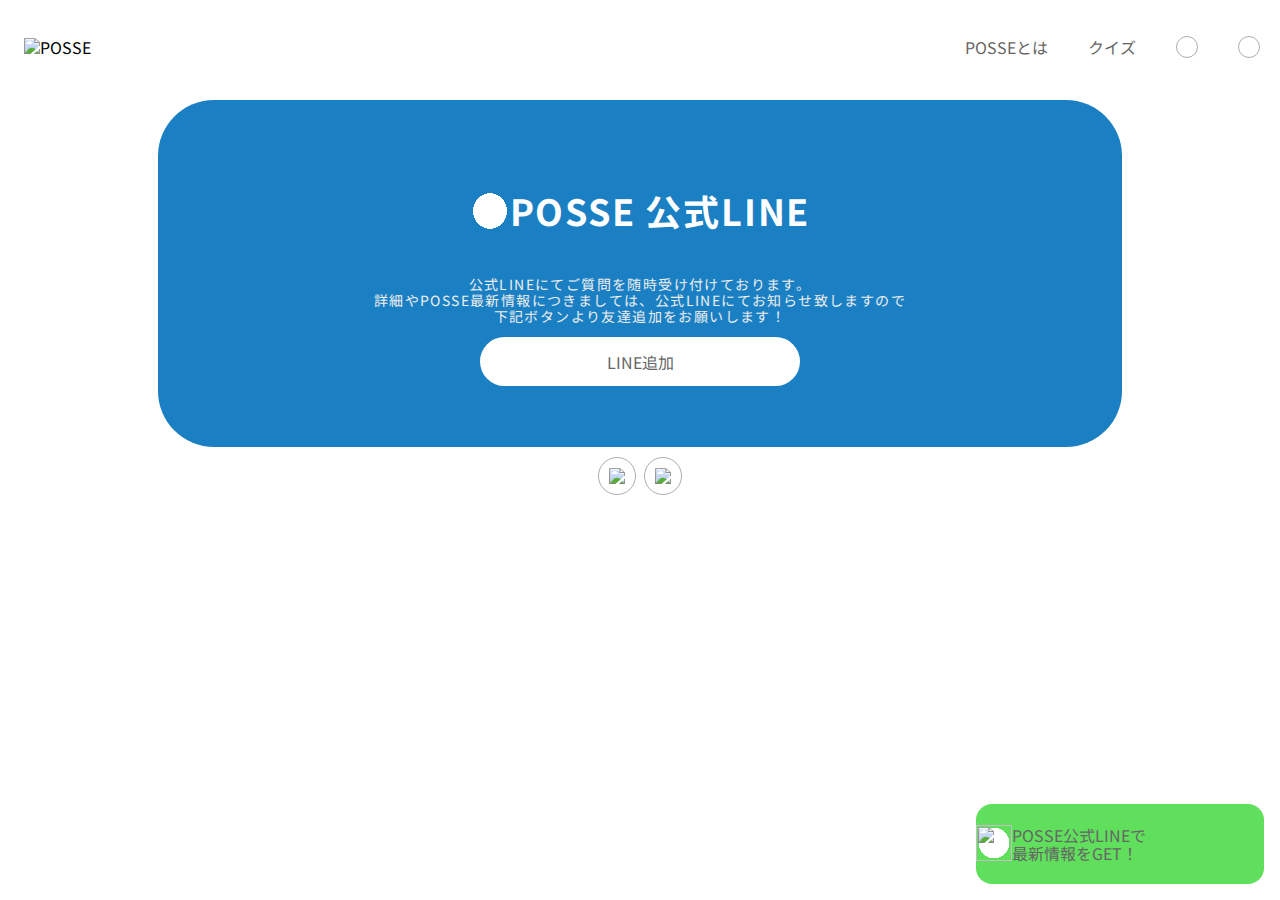
==== index.html @ e174b5bc "making fixed line and footer" ====
<!DOCTYPE html>
<html lang="en">
  <head>
    <meta charset="UTF-8" />
    <meta http-equiv="X-UA-Compatible" content="IE=edge" />
    <meta name="viewport" content="width=device-width, initial-scale=1.0" />
    <title>Webサイト制作 POSSE</title>
    <link rel="preconnect" href="https://fonts.googleapis.com" />
    <link rel="preconnect" href="https://fonts.gstatic.com" crossorigin />
    <link
      href="https://fonts.googleapis.com/css2?family=Noto+Sans+JP&display=swap"
      rel="stylesheet"
    />
    <link rel="stylesheet" href="style.css" />
    <link rel="stylesheet" href="./assets/styles/normalize.css" />
  </head>

  <body>
    <!-- ヘッダー -->
    <header id="js-header" class="l-header p-header">
      <div class="p-header__logo">
        <img src="./assets/img/logo.svg" alt="POSSE" />
      </div>
      <div class="p-header__inner">
        <nav class="p-header__nav">
          <ul class="p-header__nav__list">
            <li class="p-header__nav__item">
              <a
                href="https://posse-ap.github.io/sample-ph1-website/"
                class="p-header__nav__item__link"
                >POSSEとは</a
              >
            </li>
            <li class="p-header__nav__item">
              <a
                href="https://posse-ap.github.io/sample-ph1-website/quiz/"
                class="p-header__nav__item__link"
                >クイズ</a
              >
            </li>
            <li class="p-header__nav__item circle">
              <a href="https://twitter.com/posse_program"
                ><img src="./assets/img/icon/icon-twitter.svg" alt=""
              /></a>
            </li>
            <li class="p-header__nav__item circle">
              <a href="https://www.instagram.com/posse_programming/"
                ><img src="./assets/img/icon/icon-instagram.svg" alt=""
              /></a>
            </li>
          </ul>
        </nav>
      </div>
    </header>

    <main>
      <div class="official-line">
        <!-- 下の公式ライン -->
        <div class="official-line-inner">
          <h2>
            <img src="./assets/img/icon/icon-line.svg" alt="" width="40" />
            POSSE 公式LINE
          </h2>
          <div class="sentence-add-official-line">
            <p>
              公式LINEにてご質問を随時受け付けております。
              <br />
              詳細やPOSSE最新情報につきましては、公式LINEにてお知らせ致しますので
              <br />
              下記ボタンより友達追加をお願いします！
            </p>
          </div>
          <div>
            <!-- 白いボタン↓ -->
            <!-- <div class="button-add-official-line"> -->
            <a
              href="https://line.me/R/ti/p/@651htnqp?from=page"
              target="_blank"
              rel="noopener noreferrer"
              class="button-add-official-line"
            >
              <div class="button-add-official-line-inner">LINE追加</div>
              <!-- リンクの矢印アイコン -->
              <div class="link-icon">
                <img src="./assets/img/icon/icon-link-gray-dark.svg" alt="" width="14px" height="14px">
              </div>
            </a>
            <!-- </div>  -->
          </div>
        </div>
      </div>
    </main>

    <footer>
      <!-- 固定公式ライン -->
      <div class="fixed-line">
        <a href="https://line.me/R/ti/p/@651htnqp?from=page" target="_blank" rel="noopener noreferrer">
          <!-- 緑の箱ごとリンクの中にある -->
          <div class="fixed-line-box">
            <!-- 下の３つのクラス名は適当、いるのこれ？？ -->
            <i class="link-icon-in-greenbox">
              <img src="./assets/img/icon/icon-line.svg" alt="" width="36px" height="36px">
            </i>
            <p>
              POSSE公式LINEで<br>最新情報をGET！
            </p>
            <i class="link-icon-white">
              <img src="./assets/img/icon/icon-link-light.svg" alt="">
            </i>

            <img src="" alt="">
          </div>
        </a>

      </div>
      <!-- フッターインナー -->
      <div class="footer-inner">
        <!-- フッター上の方。ロゴと文字 -->
        <div class="footer-inner-top"></div>
        <!-- フッター下の方 アイコン２つ-->
        <div class="footer-inner-bottom">
          <div class="two-icons">
            <div class="twitter-icon">
              <!-- ツイッター公式アカウント -->
              <a
                href="https://twitter.com/posse_program"
                target="_blank"
                rel="noopener noreferrer"
                aria-label="Twitter"
              >
                <img
                  src="./assets/img/icon/icon-twitter.svg"
                  alt="ツイッター公式アカウント"
                />
              </a>
            </div>
            <div class="instagram-icon">
              <!-- インスタグラム公式アカウント -->
              <a
                href="https://www.instagram.com/posse_programming/"
                target="_blank"
                rel="noopener noreferrer"
                aria-label="instagram"
                ><img
                  src="./assets/img/icon/icon-instagram.svg"
                  alt="インスタグラム公式アカウント"
                />
              </a>
            </div>
          </div>
        </div>
      </div>
      <!-- フッターコピーライト -->
      <div class="footer-copyright"></div>
    </footer>
  </body>
</html>
---- style.css ----
/* 全てのページに適用 - ヘッダー */
html {
    font-family: 'Noto Sans JP', sans-serif;
}

body {
    padding-top: 100px;
}

header {
    position: fixed;
    background-color: #fff;
    top: 0;
    left: 0;
    right: 0;
    z-index: 3;
}

.p-header__logo {
    padding: 15px 24px;    
}
.l-header {
    display: flex;
    justify-content: space-between;
    align-items: center;
}
.p-header__nav__list {
    display: flex;
    list-style: none;
    align-items: center;
}
a{
    color: #666666;
    text-decoration: none;
}
.p-header__nav__item {
    margin: 20px;
}
.circle {
    border-radius: 50%;
    border: 1px solid #adadad;
    padding: 10px;
    font-size: 0;
}

/* 公式ライン */

.official-line {
    background: url(./assets/img/bg-line.jpg);
    background-size: cover;
    width:964px;
    height:346.78px;
    border-radius: 56px;
    position: relative;
    margin: auto;
    /* 中央ぞろえ */
    display: flex;
    justify-content: center;
    align-items: center;
    z-index: 0;
}

.official-line::after {
    display: flex;
    justify-content: center;
    background-color: #0071bce4;
    content:"";
    width: 100%;
    height: 100%;
    border-radius: 56px;
    position:absolute;
    top: 0;
    z-index: 1;
}
.official-line-inner {
    z-index: 2;
}
h2 {
    display: flex;
    justify-content: center;
    text-align: center;
    color: #ffff;
    font-size: 36px;
    letter-spacing: 0.05em;
    
}
img {
    background: radial-gradient(#fff 60%, transparent 0%);
}
.sentence-add-official-line {
    width: 828px;
    height: 75.59px;
    display: flex;
    justify-content: center;
    text-align: center;
    font-size: 14px;
    color: #eee;
    letter-spacing: 0.1em;
} 
.button-add-official-line {
    display: flex;
}
.button-add-official-line-inner {
    background-color: #fff;
    width: 320px;
    height: 49.2px;
    margin: 0 auto;
    text-align: center;
    position: relative;
    display: flex;
    align-items: center;
    justify-content: center;
    border-radius: 50px;
}
.link-icon {
    position: absolute;
    margin-top: 16px;
    margin-left: 540px;
}
/* 疑似要素使えない？ */
/* .button-add-official-line-inner::after {
    background: url(./assets/img/icon/icon-link-gray-dark.svg);
    z-index: 50;
} */

/* フッター */

/* 固定公式ライン */
.fixed-line-box {
    width: 288px;
    height: 80px;
    background-color: #5fdf5b;
    border-radius: 16px;
    position: fixed;
    bottom: 16px;
    right: 16px;
    display: flex;
    align-items: center;
}
/* フッターボトム */
.two-icons {
    list-style: none;
    display: flex;
    justify-content: center;
    gap: 8px;
    margin: 10px auto;
}
.twitter-icon {
    border-radius: 50%;
    border: 1px solid #adadad;
    font-size: 0;
    padding: 10px;
}
.instagram-icon {
    border-radius: 50%;
    border: 1px solid #adadad;
    font-size: 0;
    padding: 10px;
}
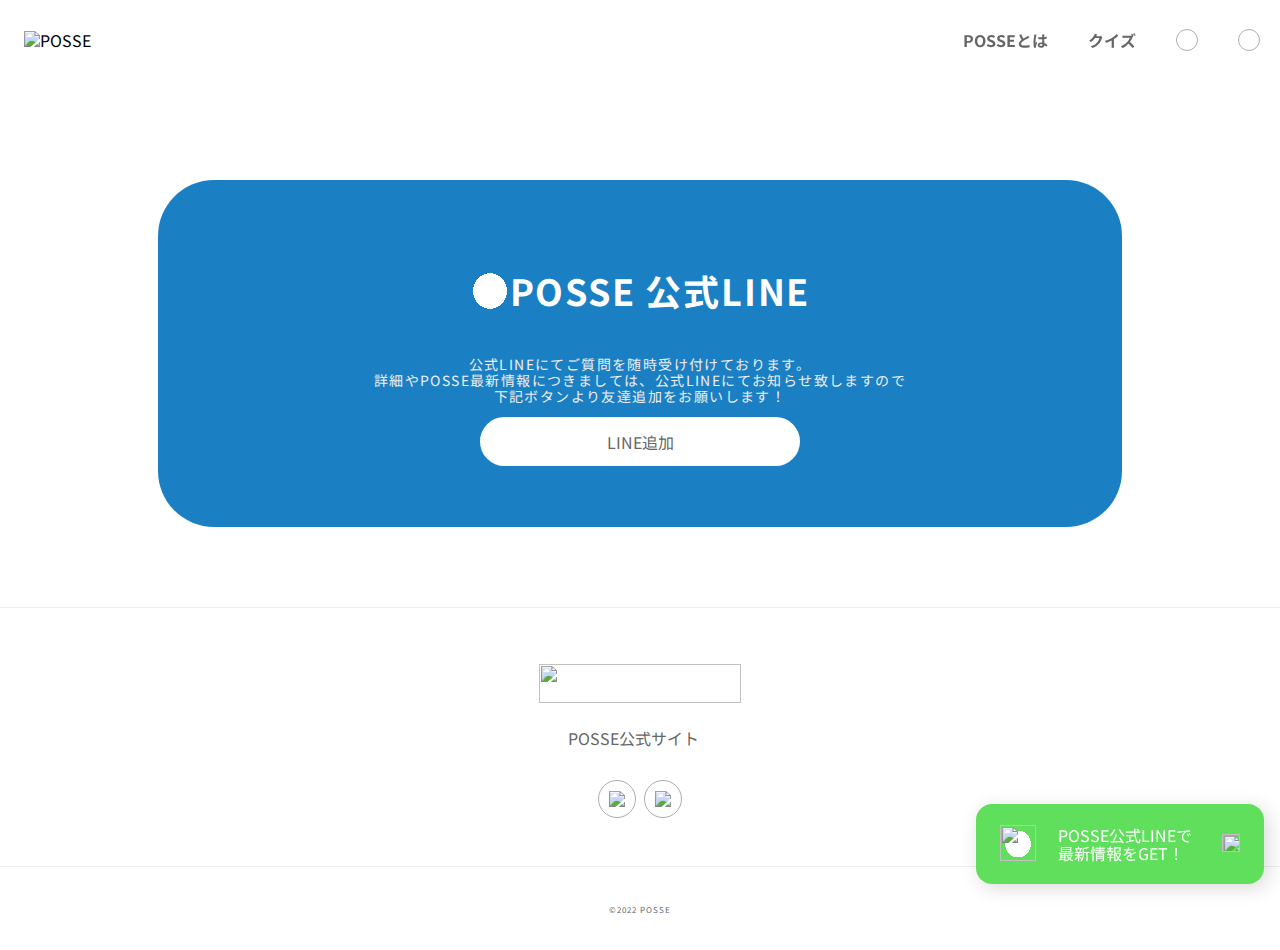
==== commit 5da6633c: "week3 finished" ====
--- a/index.html
+++ b/index.html
@@ -58,7 +58,7 @@
         <!-- 下の公式ライン -->
         <div class="official-line-inner">
           <h2>
-            <img src="./assets/img/icon/icon-line.svg" alt="" width="40" />
+            <img src="./assets/img/icon/icon-line.svg" alt="" width="40" class="official-line-inner-icon">
             POSSE 公式LINE
           </h2>
           <div class="sentence-add-official-line">
@@ -82,7 +82,12 @@
               <div class="button-add-official-line-inner">LINE追加</div>
               <!-- リンクの矢印アイコン -->
               <div class="link-icon">
-                <img src="./assets/img/icon/icon-link-gray-dark.svg" alt="" width="14px" height="14px">
+                <img
+                  src="./assets/img/icon/icon-link-gray-dark.svg"
+                  alt=""
+                  width="14px"
+                  height="14px"
+                />
               </div>
             </a>
             <!-- </div>  -->
@@ -94,29 +99,49 @@
     <footer>
       <!-- 固定公式ライン -->
       <div class="fixed-line">
-        <a href="https://line.me/R/ti/p/@651htnqp?from=page" target="_blank" rel="noopener noreferrer">
+        <a
+          href="https://line.me/R/ti/p/@651htnqp?from=page"
+          target="_blank"
+          rel="noopener noreferrer"
+        >
           <!-- 緑の箱ごとリンクの中にある -->
           <div class="fixed-line-box">
-            <!-- 下の３つのクラス名は適当、いるのこれ？？ -->
             <i class="link-icon-in-greenbox">
-              <img src="./assets/img/icon/icon-line.svg" alt="" width="36px" height="36px">
+              <img
+                src="./assets/img/icon/icon-line.svg"
+                alt=""
+                width="36px"
+                height="36px"
+              />
             </i>
-            <p>
-              POSSE公式LINEで<br>最新情報をGET！
-            </p>
+            <p class="link-icon-text">POSSE公式LINEで<br />最新情報をGET！</p>
             <i class="link-icon-white">
-              <img src="./assets/img/icon/icon-link-light.svg" alt="">
+              <img
+                src="./assets/img/icon/icon-link-light.svg"
+                alt=""
+                width="18px"
+                height="18px"
+              />
             </i>
-
-            <img src="" alt="">
           </div>
         </a>
-
       </div>
       <!-- フッターインナー -->
       <div class="footer-inner">
         <!-- フッター上の方。ロゴと文字 -->
-        <div class="footer-inner-top"></div>
+        <div class="footer-inner-top">
+          <!-- 1行目 -->
+          <div class="footer-inner-top-first">
+            <img src="./assets/img/logo.svg" alt="" width="202px" height="39.22px">
+          </div>
+          <!-- 2行目 -->
+          <div class="footer-inner-top-second">
+            <a href="https://posse-ap.com/">
+              POSSE公式サイト<img src="./assets/img/icon/icon-link-gray-dark.svg" alt="" width="14px" height="14px">
+            </a>
+          </div>
+        </div>
+
         <!-- フッター下の方 アイコン２つ-->
         <div class="footer-inner-bottom">
           <div class="two-icons">
@@ -151,7 +176,9 @@
         </div>
       </div>
       <!-- フッターコピーライト -->
-      <div class="footer-copyright"></div>
+      <div class="footer-copyright">
+        <small>©2022 POSSE</small>
+      </div>
     </footer>
   </body>
 </html>
--- a/style.css
+++ b/style.css
@@ -9,6 +9,7 @@
 
 header {
     position: fixed;
+    height: 80px;
     background-color: #fff;
     top: 0;
     left: 0;
@@ -35,6 +36,7 @@
 }
 .p-header__nav__item {
     margin: 20px;
+    font-weight: 700;
 }
 .circle {
     border-radius: 50%;
@@ -52,7 +54,7 @@
     height:346.78px;
     border-radius: 56px;
     position: relative;
-    margin: auto;
+    margin: 80px auto;
     /* 中央ぞろえ */
     display: flex;
     justify-content: center;
@@ -84,7 +86,7 @@
     letter-spacing: 0.05em;
     
 }
-img {
+.official-line-inner-icon {
     background: radial-gradient(#fff 60%, transparent 0%);
 }
 .sentence-add-official-line {
@@ -123,7 +125,17 @@
     z-index: 50;
 } */
 
-/* フッター */
+/* フッターインナー */
+.footer-inner-top {
+    border-top: solid 1px #eee;
+    text-align: center;
+    padding-top: 56px;
+    padding-bottom: 32px;
+}
+.footer-inner-top-second {
+    padding-top: 24.12px;
+    text-align: center;
+}
 
 /* 固定公式ライン */
 .fixed-line-box {
@@ -136,6 +148,20 @@
     right: 16px;
     display: flex;
     align-items: center;
+    justify-content: space-between;
+    box-shadow: 4px 4px 20px rgb(0 0 0 / 15%);
+}
+.link-icon-text {
+    color: #fff;
+    width: 142px;
+    height: 36px;
+}
+.link-icon-in-greenbox {
+    margin-left: 24px;
+    background: radial-gradient(#fff 50%, transparent 0%);
+}
+.link-icon-white {
+    margin-right: 24px;
 }
 /* フッターボトム */
 .two-icons {
@@ -143,7 +169,8 @@
     display: flex;
     justify-content: center;
     gap: 8px;
-    margin: 10px auto;
+    margin: auto;
+    margin-bottom: 48px;
 }
 .twitter-icon {
     border-radius: 50%;
@@ -156,4 +183,17 @@
     border: 1px solid #adadad;
     font-size: 0;
     padding: 10px;
+}
+
+/* フッターコピーライト */
+.footer-copyright {
+    padding: 36px;
+    border-top: solid 1px #eee;
+    color: #666;
+    font-family: "Plus Jakarta Sans", "Noto Sans JP", sans-serif;
+    font-style: normal;
+    font-weight: 400;
+    font-size: 10px;
+    letter-spacing: 0.1em;
+    text-align: center;
 }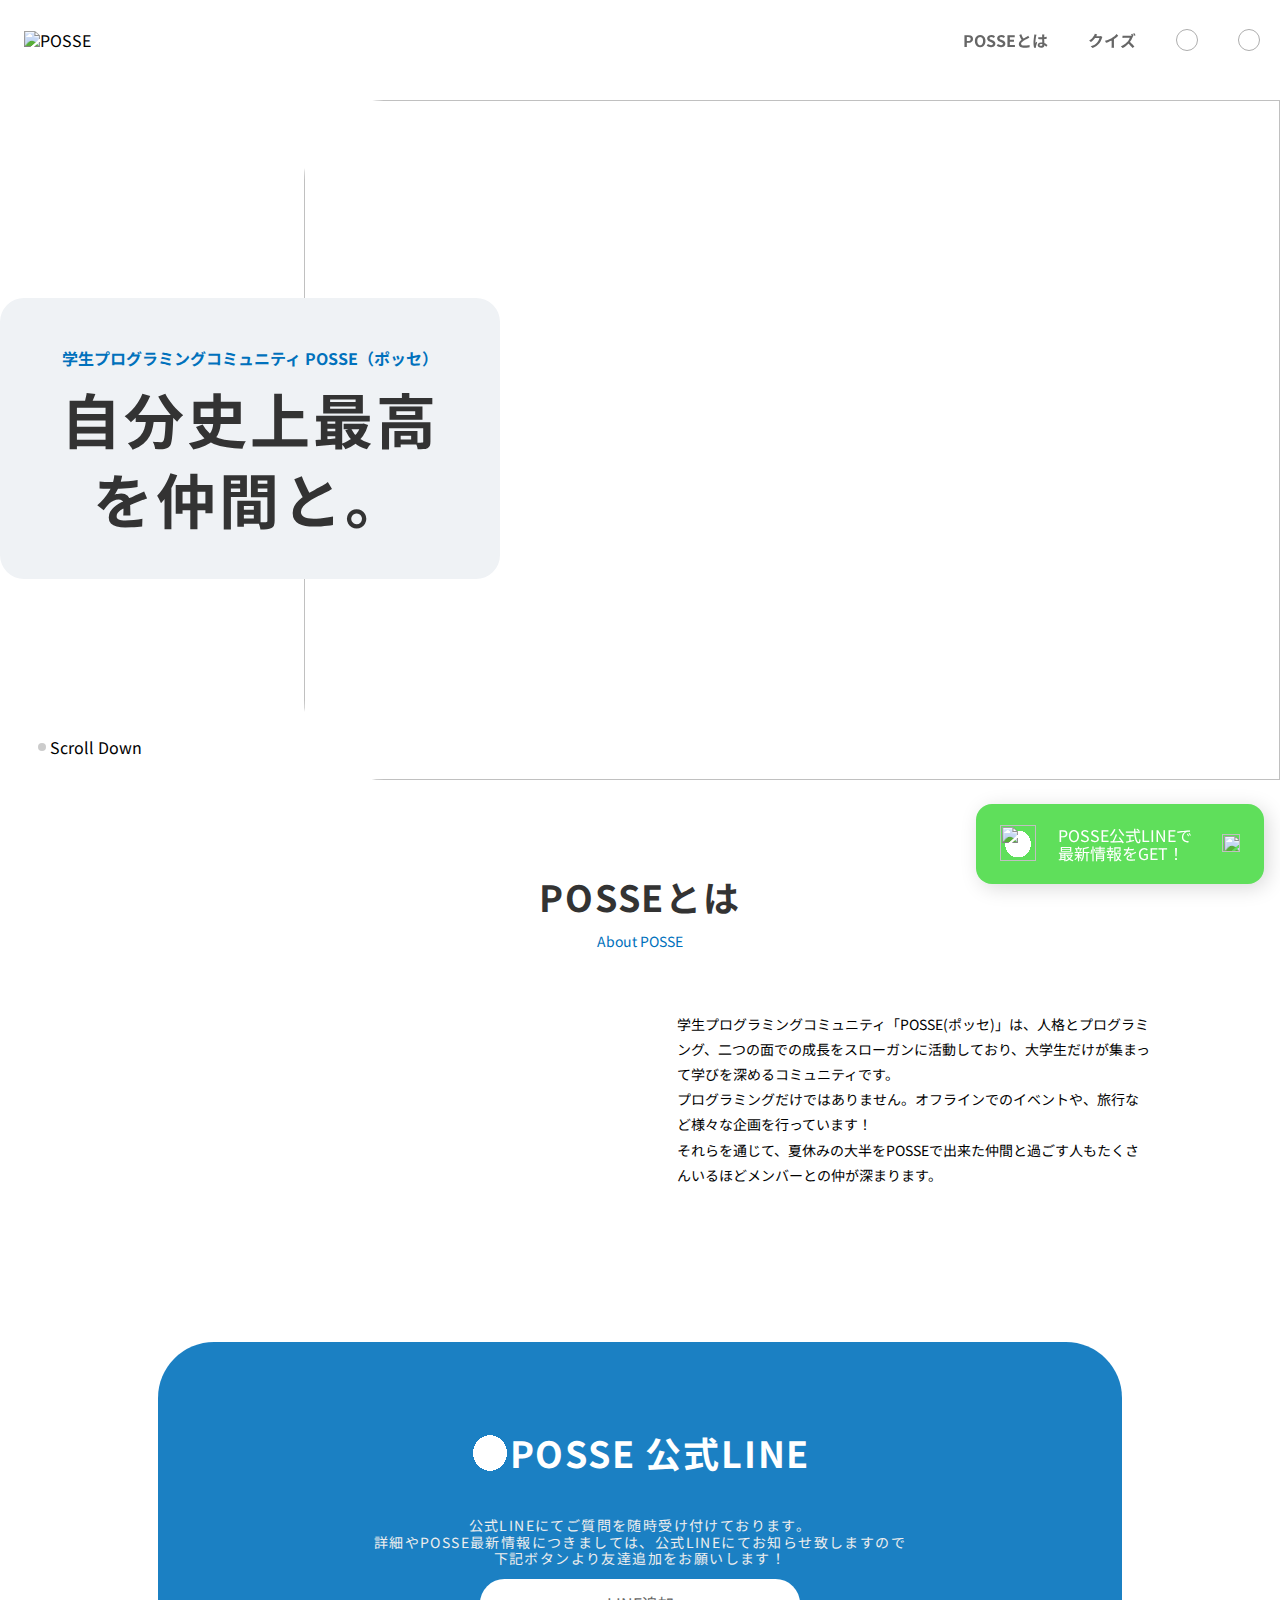
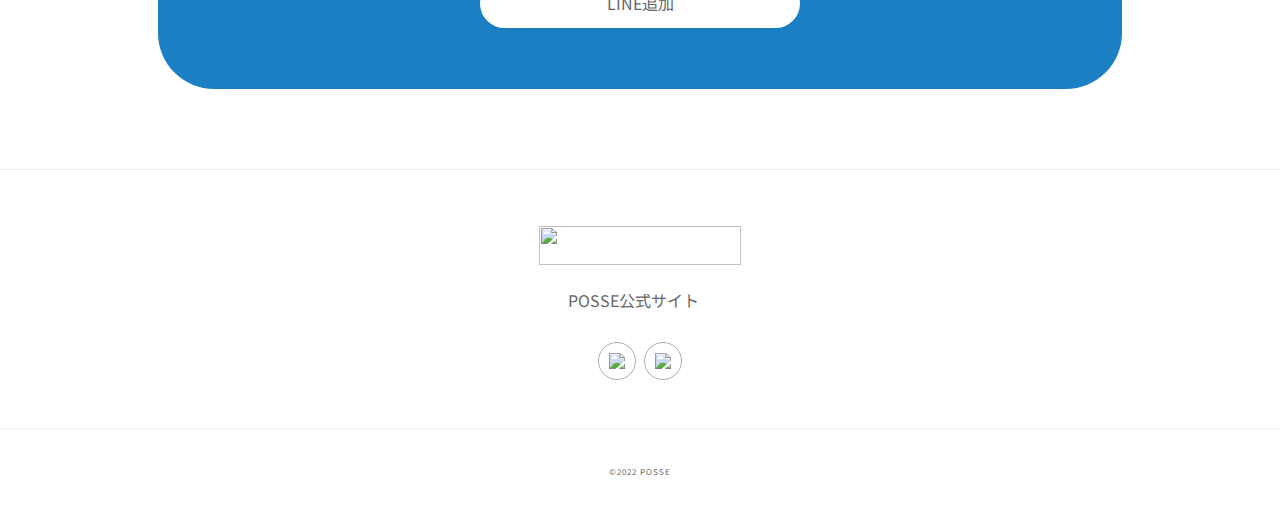
==== commit d89f475c: "finished week4" ====
--- a/index.html
+++ b/index.html
@@ -53,9 +53,52 @@
       </div>
     </header>
 
+    <!-- メイン -->
     <main>
+      <!-- ①ヒーロー画像 -->
+      <div class="top-hero">
+        <div class="hero-body">
+          <h1 class="posse-community">
+            学生プログラミングコミュニティ  POSSE（ポッセ）
+          </h1>
+          <span class="hero-catchcopy">
+            自分史上最高<br>
+            を仲間と。
+          </span>
+        </div>
+        <div class="hero-img">
+          <img src="./assets/img/img-hero.jpg" alt="" width="976px" height="680px" class="hero-img-pic">
+
+        </div>
+        <div class="top-scroll">
+          Scroll Down
+        </div>
+      </div>
+
+      <!-- ②POSSEとは　説明 -->
+      <div class="top-about">
+        <div class="top-about-container">
+          <h2 class="about-posse-sentence-first">
+            POSSEとは
+          </h2>
+          <span class="about-posse-sentence-second" lang="en" aria-hidden="true">About POSSE</span>
+        </div>
+        <div class="top-about-body">
+          <div class="top-about-body-img">
+            <img src="./assets/img/img-about.jpg" alt="" width="100%" class="top-about-body-img-pic">
+          </div>
+          <div class="top-about-body-content">
+            <p>
+              学生プログラミングコミュニティ「POSSE(ポッセ)」は、人格とプログラミング、二つの面での成長をスローガンに活動しており、大学生だけが集まって学びを深めるコミュニティです。
+              <br>プログラミングだけではありません。オフラインでのイベントや、旅行など様々な企画を行っています！
+              <br>それらを通じて、夏休みの大半をPOSSEで出来た仲間と過ごす人もたくさんいるほどメンバーとの仲が深まります。
+            </p>
+          </div>
+        </div>
+      </div>
+
+      <!-- 下の公式ライン -->
       <div class="official-line">
-        <!-- 下の公式ライン -->
         <div class="official-line-inner">
           <h2>
             <img src="./assets/img/icon/icon-line.svg" alt="" width="40" class="official-line-inner-icon">
--- a/style.css
+++ b/style.css
@@ -45,8 +45,110 @@
     font-size: 0;
 }
 
+/* メイン */
+/* ①ヒーロー画像 */
+.top-hero {
+    position: relative;
+    height: 680px;
+    margin-bottom: 96px;
+}
+.hero-body {
+    position: absolute;
+    text-align: center;
+    z-index: 1;
+    top: 198px;
+    bottom: 201px;
+    width: 500px;
+    height: 281px;
+    background: #EFF2F5;
+    border-radius: 24px;
+}
+.posse-community{
+    font-size: 16px;
+    color: #0071BC;
+    padding-top: 40px;
+}
+.hero-catchcopy {
+    font-size: 60px;
+    line-height: 80px;
+    font-weight: 700;
+    letter-spacing: 0.05em;
+    color: #333333;
+    padding-bottom: 40px;
+}
+.hero-img {
+    position: absolute;
+    /* width: 976px; */
+    /* height: 680px; */
+    right: 0px;
+    top: 0px;
+    max-width: 100%;
+    /* background: url(./assets/img/img-hero.jpg); */
+    
+}
+.hero-img-pic {
+    border-radius: 80px 0px 0px 80px;
+}
+.top-scroll {
+    position: absolute;
+    bottom: 24px;
+    left:50px;
+}
+.top-scroll::before {
+    background-color: #ccc;
+    border-radius: 8px;
+    content: "";
+    display: inline-block;
+    height: 8px;
+    width: 8px;
+    position: absolute;
+    bottom: 5px;
+    left: -12px;
+}
+
+/* ②POSSEとは　説明 */
+.top-about {
+    margin-bottom: 140px;
+}
+.top-about-container {
+    text-align: center;
+}
+.about-posse-sentence-first {
+    color: #333333;
+    margin: 12px auto;
+}
+
+.about-posse-sentence-second {
+    color: #0071BC;
+    display: block;
+    font-size: 14px;
+    letter-spacing: initial;
+    line-height: 1.8;
+    margin-bottom: 43px;
+}
+.top-about-body {
+    display: flex;
+    margin: 0 auto;
+    width: 80%;
+}
+.top-about-body-img {
+    width: 75%;
+}
+.top-about-body-img-pic {
+    border-radius: 24px;
+}
+.top-about-body-content {
+    /* width: 472px; */
+    /* height: 312px; */
+    margin: auto;
+    margin-left: 40px;
+    width: 70%;
+    font-size: 14px;
+    line-height: 1.8;
+    text-align: left;
+}
+
 /* 公式ライン */
-
 .official-line {
     background: url(./assets/img/bg-line.jpg);
     background-size: cover;
@@ -59,7 +161,6 @@
     display: flex;
     justify-content: center;
     align-items: center;
-    z-index: 0;
 }
 
 .official-line::after {
@@ -150,6 +251,7 @@
     align-items: center;
     justify-content: space-between;
     box-shadow: 4px 4px 20px rgb(0 0 0 / 15%);
+    z-index: 10;
 }
 .link-icon-text {
     color: #fff;
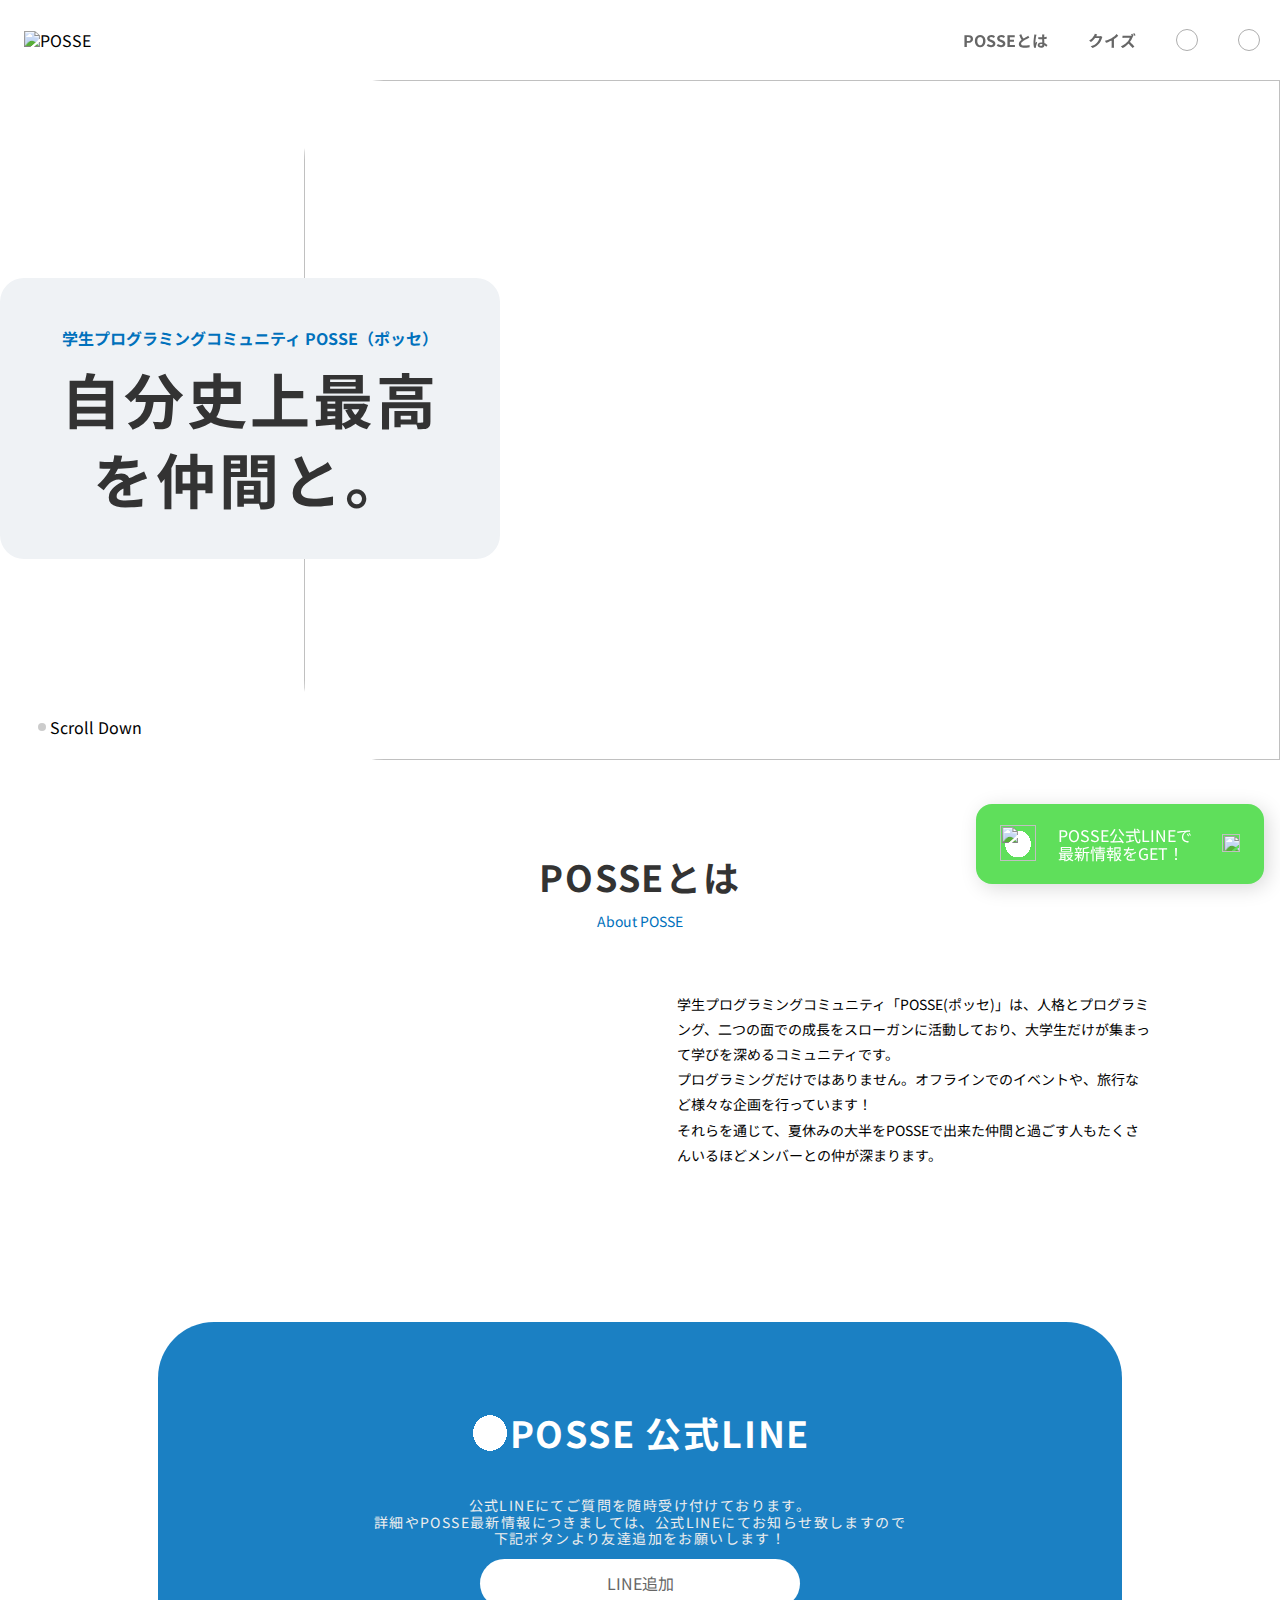
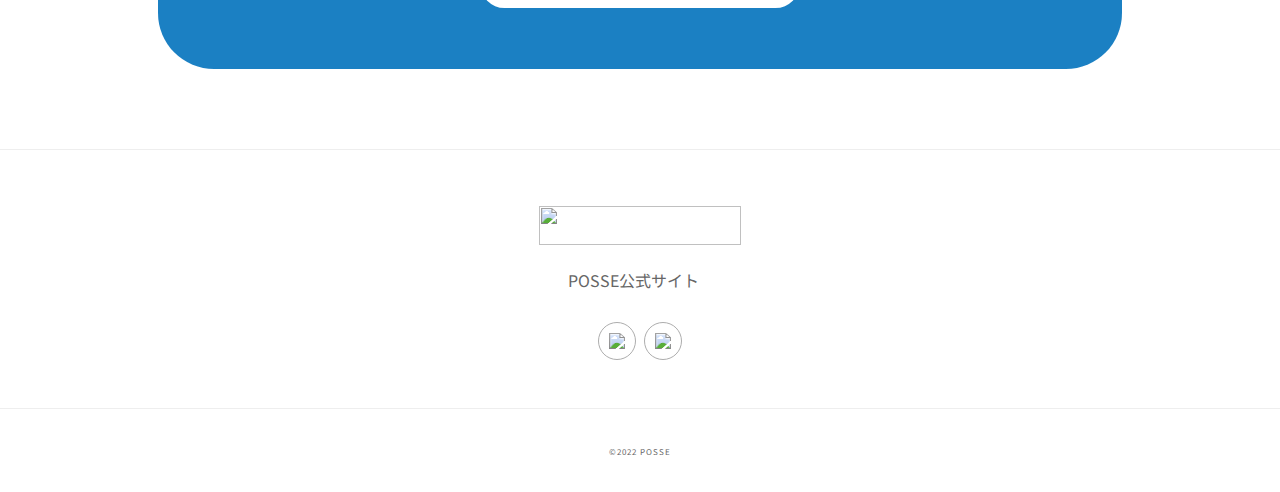
==== commit 42338c6d: "so far, I have made the first question sentence. Now I am making the answer." ====
--- a/index.html
+++ b/index.html
@@ -115,7 +115,6 @@
           </div>
           <div>
             <!-- 白いボタン↓ -->
-            <!-- <div class="button-add-official-line"> -->
             <a
               href="https://line.me/R/ti/p/@651htnqp?from=page"
               target="_blank"
@@ -133,7 +132,6 @@
                 />
               </div>
             </a>
-            <!-- </div>  -->
           </div>
         </div>
       </div>
--- a/style.css
+++ b/style.css
@@ -4,7 +4,7 @@
 }
 
 body {
-    padding-top: 100px;
+    padding-top: 80px;
 }
 
 header {
@@ -220,11 +220,6 @@
     margin-top: 16px;
     margin-left: 540px;
 }
-/* 疑似要素使えない？ */
-/* .button-add-official-line-inner::after {
-    background: url(./assets/img/icon/icon-link-gray-dark.svg);
-    z-index: 50;
-} */
 
 /* フッターインナー */
 .footer-inner-top {
@@ -298,4 +293,70 @@
     font-size: 10px;
     letter-spacing: 0.1em;
     text-align: center;
+}
+
+/* ここからクイズ */
+/* ヒーロー画像、タイトル */
+.q-hero-container {
+    background-image: url(./assets/img/quiz/bg-hero.jpg);
+    height: 320px;
+    width: auto;
+    background-size: cover;
+    background-repeat: no-repeat;
+}
+.q-hero-title {
+    margin: 0;
+    position: relative;
+}
+.q-hero-title-first {
+    display: block;
+    position: absolute;
+    top: 110px;
+    left: 204px;
+    font-weight: 700;
+    font-size: 18px;
+    color: #EFF2F5;
+}
+.q-hero-title-second {
+    display: block;
+    position: absolute;
+    width: 236px;
+    left: 204px;
+    top: 154px;
+    font-weight: 700;
+    font-size: 60px;
+    color: #FFFFFF;
+}
+/* クイズ */
+/* 問題 */
+.q-box-question {
+    margin: 120px 228px;
+}
+.q-box-question-question-contents {
+    color: #000;
+}
+.q-box-question-question-q1 {
+    background-color: #0071bc;
+    border-radius: 8px;
+    color: #fff;
+    font-size: 36px;
+    font-weight: bold;
+    width: 58px;
+    height: 60px;
+    text-align: center;
+    padding: 8px 16px;
+    line-height: 1.3;
+} 
+.q-box-question-question-sentence {
+    font-size: 36px;
+    font-weight: 700;
+    margin-top: 16px;
+    color: #333333;
+}
+.q-box-question-question-img {
+    text-align: center;
+}
+/* 答え */
+.q-box-question-answer {
+
 }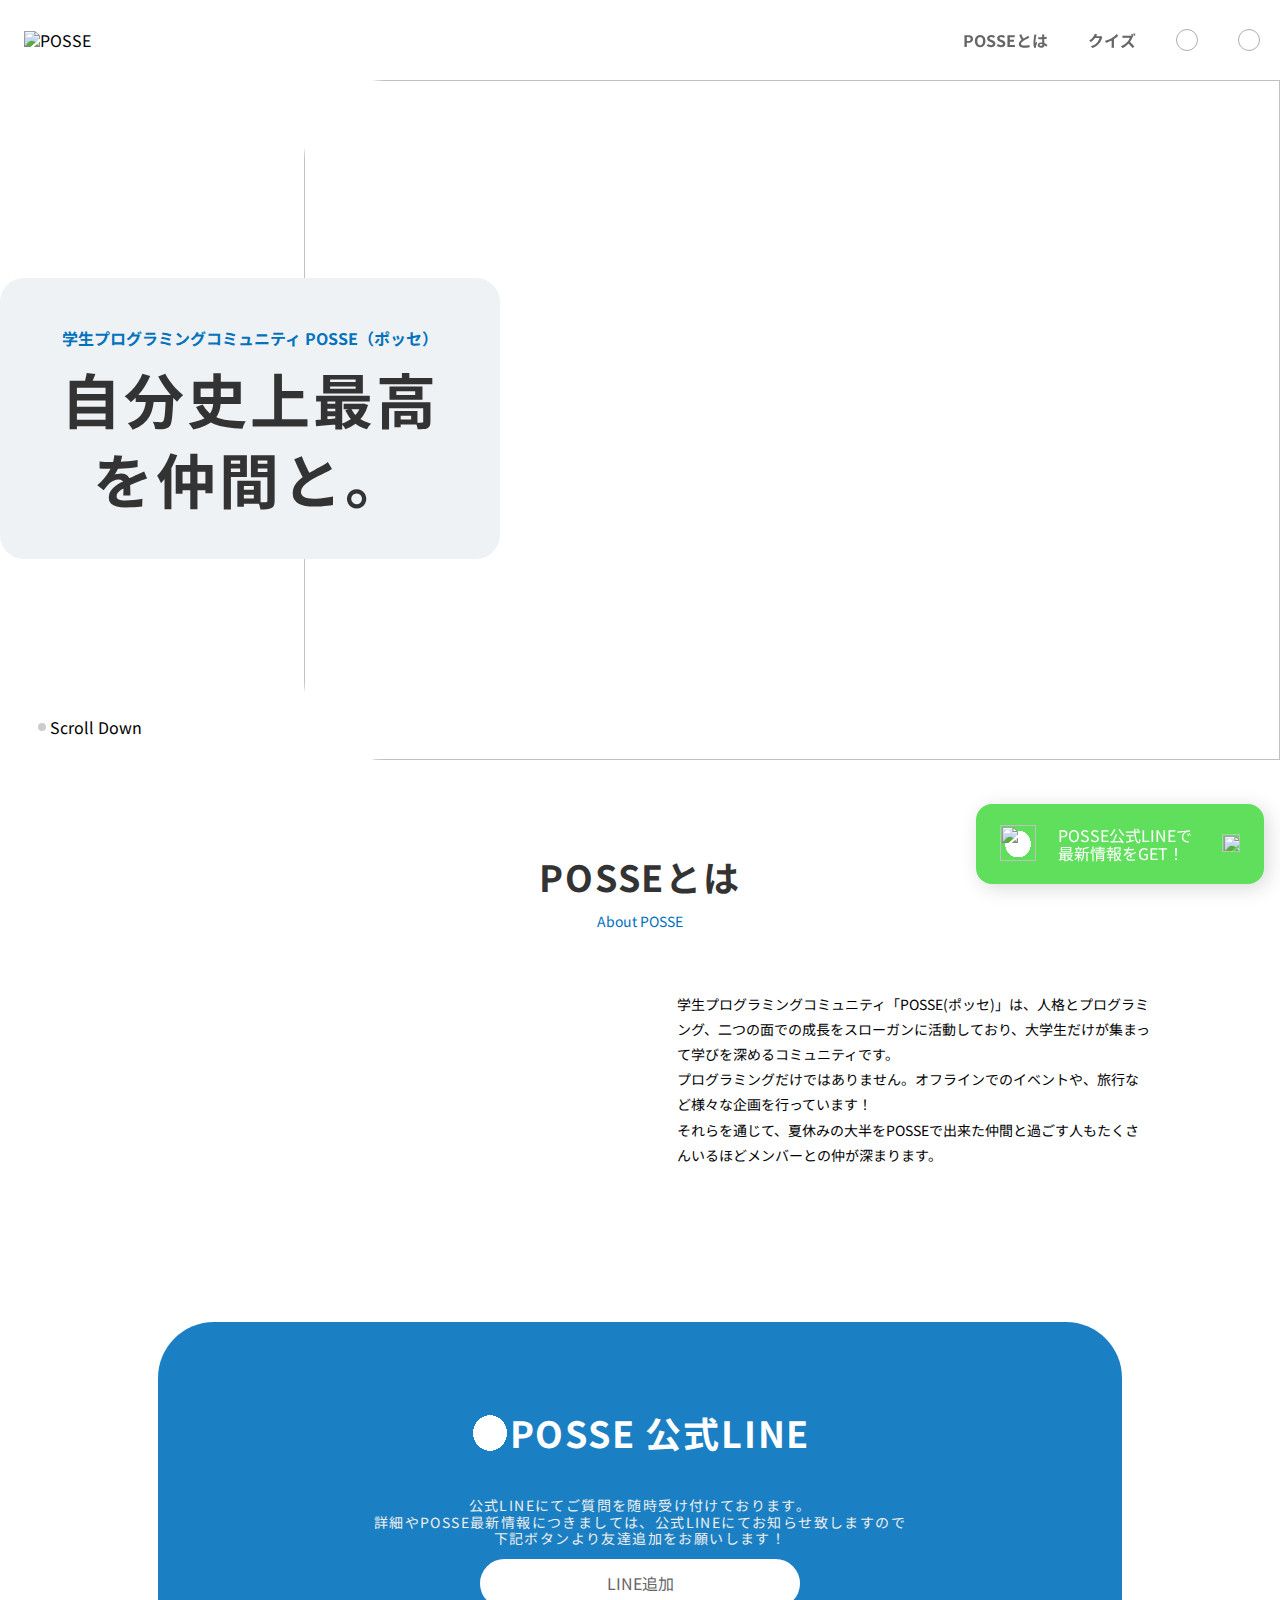
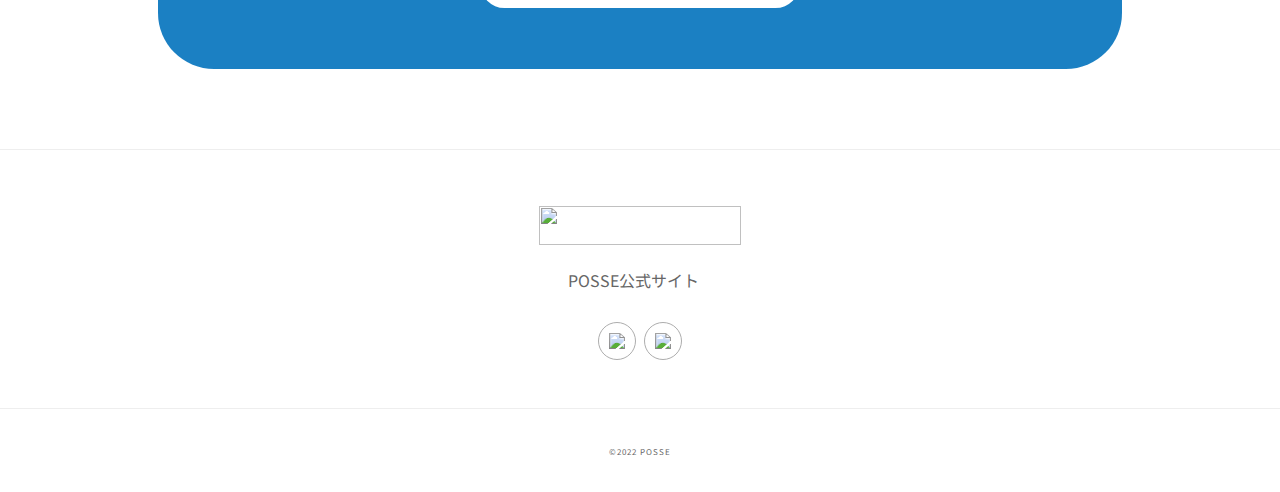
==== commit 60d265b4: "week6 second" ====
--- a/index.html
+++ b/index.html
@@ -11,8 +11,8 @@
       href="https://fonts.googleapis.com/css2?family=Noto+Sans+JP&display=swap"
       rel="stylesheet"
     />
+    <link rel="stylesheet" href="./assets/styles/normalize.css" />
     <link rel="stylesheet" href="style.css" />
-    <link rel="stylesheet" href="./assets/styles/normalize.css" />
   </head>
 
   <body>
@@ -33,7 +33,7 @@
             </li>
             <li class="p-header__nav__item">
               <a
-                href="https://posse-ap.github.io/sample-ph1-website/quiz/"
+                href="./quiz.html"
                 class="p-header__nav__item__link"
                 >クイズ</a
               >
--- a/style.css
+++ b/style.css
@@ -330,7 +330,7 @@
 /* クイズ */
 /* 問題 */
 .q-box-question {
-    margin: 120px 228px;
+    margin: 11%;
 }
 .q-box-question-question-contents {
     color: #000;
@@ -345,18 +345,84 @@
     height: 60px;
     text-align: center;
     padding: 8px 16px;
+    margin-bottom: 24px;
     line-height: 1.3;
 } 
 .q-box-question-question-sentence {
     font-size: 36px;
     font-weight: 700;
+    margin: 16px 0 64px 0;
+    color: #333333;
+}
+.q-box-question-question-img {
+    text-align: center;
+}
+/* 答え */
+.q-box-question-answer-q1 {
+    background-color: #E34E70;
+    border-radius: 8px;
+    color: #fff;
+    font-size: 36px;
+    font-weight: bold;
+    width: 28px;
+    height: 54px;
+    text-align: center;
+    padding: 8px 16px;
+    margin: 55px 0 16px 0;
+    line-height: 1.3;
+}
+/* 回答ボタンのボタン押すやつjs */
+.js-quiz-boxes {
+    display: flex;
+    gap: 24px;
+
+}
+.js-quiz-boxes-button {
+    position: relative;
+    cursor: pointer;
+    /* 箱色 */
+    background: #FFFFFF;
+    /* line */
+    border: 5px solid #EEEEEE;
+    border-radius: 8px;
+
+    /* 大きさ間 */
+    padding: 19px 19px 19px 38px;
+    width:25%;
+    height: 40px;
+    justify-content: space-between;
+
+    /* flex-direction: row; */
+    align-items: center;
+
+    font-weight: 700;
+    font-size: 18px;
+    line-height: 180%;
+    color: #333333;
+}
+.js-quiz-boxes-button-arrow {
+    position: absolute;
+    right: 24px;
+    top: 31px;
+}
+
+/* 引用 */
+.q-box-question-cite {
+    display: flex;
+    align-items: center;
+    background: #F6F6F6;
+    border-radius: 8px;
+    /* 大きさ */
+    height: 80px;
     margin-top: 16px;
-    color: #333333;
-}
-.q-box-question-question-img {
-    text-align: center;
-}
-/* 答え */
-.q-box-question-answer {
-
-}+    
+}
+.q-box-question-cite-icon {
+    margin-left: 24px;
+    margin-right: 15.04px;
+}
+.q-box-question-cite-sentence {
+    font-weight: 700;
+    font-size: 18px;
+    line-height: 180%;
+}
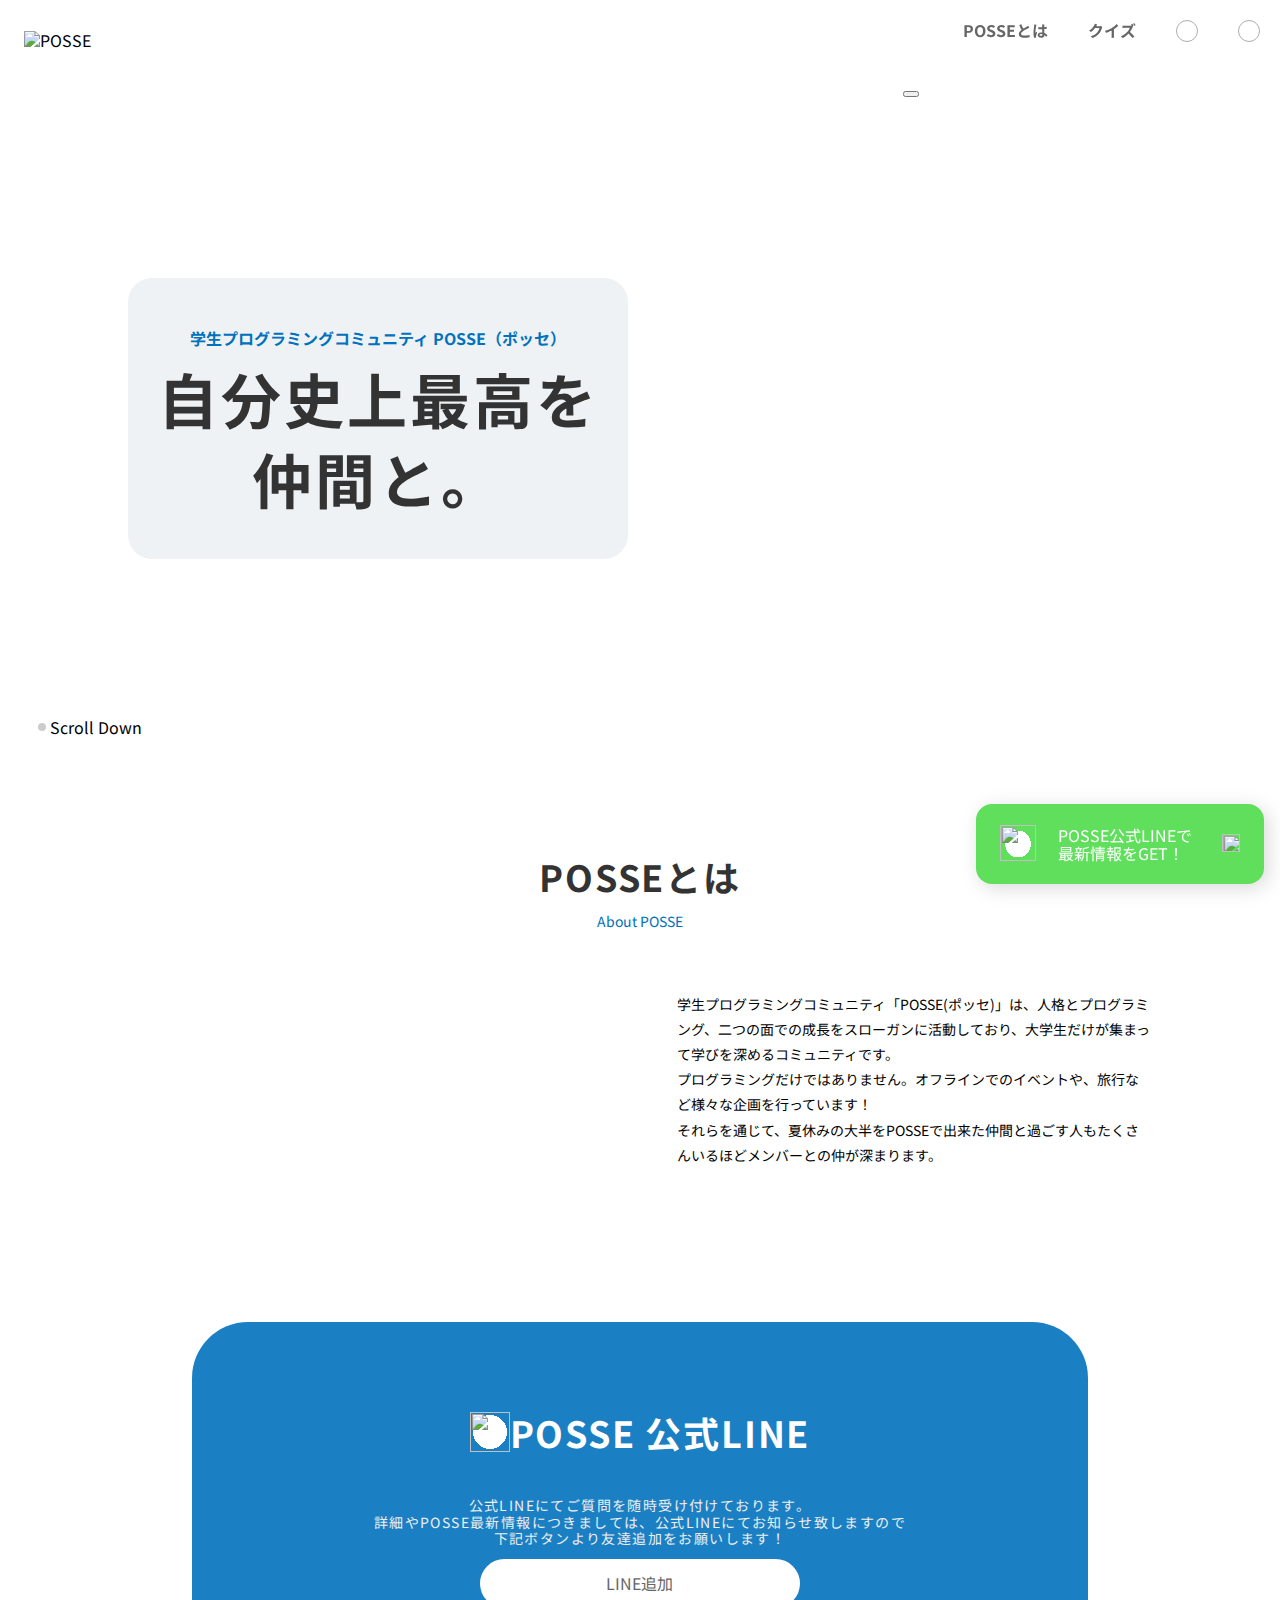
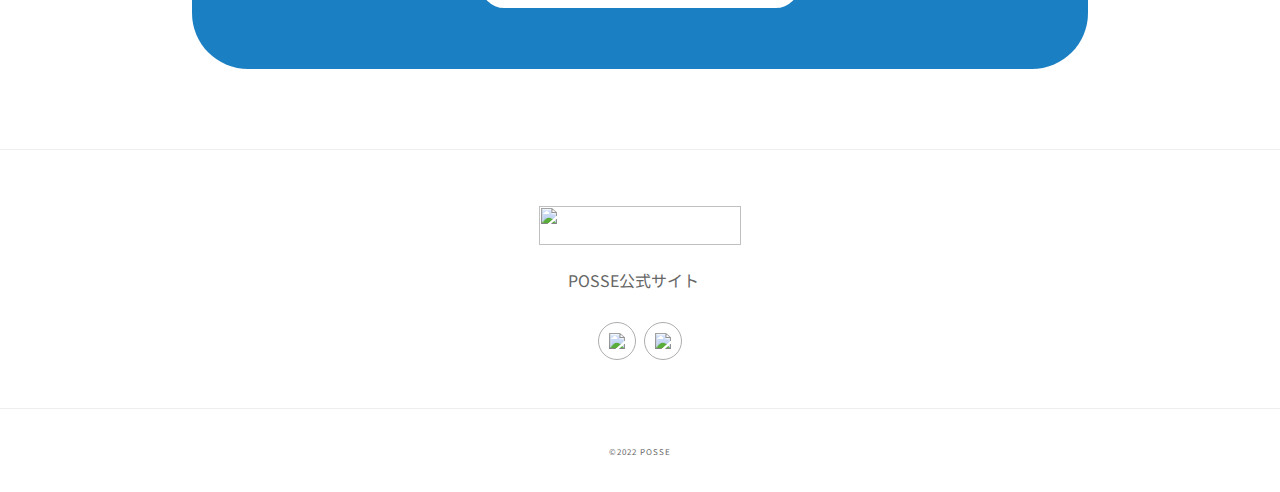
==== commit a4b2333f: "humberger body" ====
--- a/index.html
+++ b/index.html
@@ -16,13 +16,15 @@
   </head>
 
   <body>
-    <!-- ヘッダー -->
-    <header id="js-header" class="l-header p-header">
+    <div class="body-container" id="js-body">
+      <!-- ヘッダー -->
+      <header id="js-header" class="l-header p-header">
       <div class="p-header__logo">
         <img src="./assets/img/logo.svg" alt="POSSE" />
       </div>
       <div class="p-header__inner">
-        <nav class="p-header__nav">
+        <!-- idを付け足したnavタグ↓ -->
+        <nav class="p-header__nav" id="js-nav">
           <ul class="p-header__nav__list">
             <li class="p-header__nav__item">
               <a
@@ -50,11 +52,19 @@
             </li>
           </ul>
         </nav>
-      </div>
-    </header>
-
-    <!-- メイン -->
-    <main>
+
+        <!-- ハンバーガーメニュー -->
+        <!-- クラスactiveがボタン押したら追加されるようにしたい
+        idも設定した-->
+        <button class="hamburger" id="js-hamburger"> 
+          <span></span>
+          <span></span>
+        </button>
+      </div>
+      </header>
+
+      <!-- メイン -->
+      <main>
       <!-- ①ヒーロー画像 -->
       <div class="top-hero">
         <div class="hero-body">
@@ -62,12 +72,11 @@
             学生プログラミングコミュニティ  POSSE（ポッセ）
           </h1>
           <span class="hero-catchcopy">
-            自分史上最高<br>
-            を仲間と。
+            自分史上最高を仲間と。
           </span>
         </div>
         <div class="hero-img">
-          <img src="./assets/img/img-hero.jpg" alt="" width="976px" height="680px" class="hero-img-pic">
+          <img src="./assets/img/img-hero.jpg" alt="" width="100%" class="hero-img-pic">
 
         </div>
         <div class="top-scroll">
@@ -113,7 +122,7 @@
               下記ボタンより友達追加をお願いします！
             </p>
           </div>
-          <div>
+          <div class="white-button">
             <!-- 白いボタン↓ -->
             <a
               href="https://line.me/R/ti/p/@651htnqp?from=page"
@@ -135,9 +144,9 @@
           </div>
         </div>
       </div>
-    </main>
-
-    <footer>
+      </main>
+
+      <footer>
       <!-- 固定公式ライン -->
       <div class="fixed-line">
         <a
@@ -220,6 +229,11 @@
       <div class="footer-copyright">
         <small>©2022 POSSE</small>
       </div>
-    </footer>
+      </footer>
+    </div>
+
+  <!-- jQueryのCDNをmain.jsの直前の記述 -->
+  <script src="https://ajax.googleapis.com/ajax/libs/jquery/3.6.0/jquery.min.js"></script>
+  <script src="hamburger.js"></script>
   </body>
 </html>
--- a/style.css
+++ b/style.css
@@ -57,6 +57,7 @@
     text-align: center;
     z-index: 1;
     top: 198px;
+    left: 10%;
     bottom: 201px;
     width: 500px;
     height: 281px;
@@ -78,7 +79,7 @@
 }
 .hero-img {
     position: absolute;
-    /* width: 976px; */
+    width: 60%;
     /* height: 680px; */
     right: 0px;
     top: 0px;
@@ -138,8 +139,6 @@
     border-radius: 24px;
 }
 .top-about-body-content {
-    /* width: 472px; */
-    /* height: 312px; */
     margin: auto;
     margin-left: 40px;
     width: 70%;
@@ -152,7 +151,7 @@
 .official-line {
     background: url(./assets/img/bg-line.jpg);
     background-size: cover;
-    width:964px;
+    width: 70%;
     height:346.78px;
     border-radius: 56px;
     position: relative;
@@ -185,13 +184,12 @@
     color: #ffff;
     font-size: 36px;
     letter-spacing: 0.05em;
-    
 }
 .official-line-inner-icon {
     background: radial-gradient(#fff 60%, transparent 0%);
+    height: 40px;
 }
 .sentence-add-official-line {
-    width: 828px;
     height: 75.59px;
     display: flex;
     justify-content: center;
@@ -200,12 +198,17 @@
     color: #eee;
     letter-spacing: 0.1em;
 } 
+/* .white-button {
+    position: relative;
+} */
 .button-add-official-line {
-    display: flex;
+    /* display: flex; */
+    /* position: relative; */
+    width: 70%;
 }
 .button-add-official-line-inner {
     background-color: #fff;
-    width: 320px;
+    width: 60%;
     height: 49.2px;
     margin: 0 auto;
     text-align: center;
@@ -217,8 +220,7 @@
 }
 .link-icon {
     position: absolute;
-    margin-top: 16px;
-    margin-left: 540px;
+    right: 200px;
 }
 
 /* フッターインナー */
@@ -296,6 +298,7 @@
 }
 
 /* ここからクイズ */
+/* js関わるところだけ */
 /* ヒーロー画像、タイトル */
 .q-hero-container {
     background-image: url(./assets/img/quiz/bg-hero.jpg);
@@ -308,6 +311,7 @@
     margin: 0;
     position: relative;
 }
+/* クイズ */
 .q-hero-title-first {
     display: block;
     position: absolute;
@@ -327,7 +331,6 @@
     font-size: 60px;
     color: #FFFFFF;
 }
-/* クイズ */
 /* 問題 */
 .q-box-question {
     margin: 11%;
@@ -371,7 +374,7 @@
     margin: 55px 0 16px 0;
     line-height: 1.3;
 }
-/* 回答ボタンのボタン押すやつjs */
+/* 回答ボタン押すやつjs */
 .js-quiz-boxes {
     display: flex;
     gap: 24px;
@@ -405,6 +408,60 @@
     right: 24px;
     top: 31px;
 }
+/* 選択されたやつ↓ */
+/* ボタン押すとjsでクラスが追加されます。 */
+.selected-answer {
+    border: #0071BC solid 5px;
+    color: #0071BC;
+    
+    background-color: #EFF2F5;
+}
+
+/* 正解不正解box */
+.p-quiz-box__answer {
+    height: 142px;
+    background-color: #EFF2F5;
+    border-radius: 8px;
+    flex-direction: column;
+    justify-content: space-between;
+
+    font-family: Noto Sans JP;
+    font-size: 24px;
+    font-weight: 700;
+    line-height: 36px;
+    letter-spacing: 0.05em;
+
+    padding-left: 40px;
+    padding-top: 24px;
+    padding-bottom: 24px;
+    margin-top: 16px;
+    box-sizing: border-box;
+    
+    display: none;
+
+}
+.p-quiz-box__answer p {
+    margin: 0;
+}
+.add-p-quiz-box__answer {
+    display: flex;
+}
+.correct-answer {
+    color: #E34E70;
+}
+.incorrect-answer {
+    color: #0071BC;
+}
+.incorrect-answer-box {
+    background-color: #98c8e8;
+}
+.show-answer-ex {
+    font-family: Noto Sans JP;
+    font-size: 18px;
+    font-weight: 700;
+    line-height: 32px;
+    letter-spacing: 0em;
+}
 
 /* 引用 */
 .q-box-question-cite {
@@ -426,3 +483,203 @@
     font-size: 18px;
     line-height: 180%;
 }
+
+@media (max-width: 767px) {
+    /* ハンバーガーメニュー */
+    /* https://zero-plus.io/media/jquery-hamburger/#%E3%83%87%E3%82%B6%E3%82%A4%E3%83%B3%E3%81%AE%E7%A2%BA%E8%AA%8D */
+    .p-header__nav {
+        visibility:hidden;
+    }
+    /* ↑↑こいつを開いた時に活用する */
+    .hamburger {
+        height: 44px;
+        width: 44px;
+        position: absolute;
+        right: 21px;
+        top: 20px;
+        z-index: 100;
+
+        /* 元々のbuttonスタイルをリセット↓ */
+        background-color: transparent;
+        border: none;
+        cursor: pointer;
+        outline: none;
+        padding: 0;
+        appearance: none;
+    }
+    /* 擬似要素使うver↓ */
+    /* .hamburger::before, .hamburger::after {
+        content: "";
+        height: 1px;
+        width: 34px;
+        background-color: #333333;
+        display: block;
+        position: absolute;
+        right: 3px;
+    } */
+    /* マージンはabsoluteに効かない
+    横幅を指定してないと効かない */
+    /* .hamburger::before {
+        top: 13px;
+    }
+    .hamburger::after {
+        bottom: 13px;
+    } */
+
+    /* spanタグ使ってやり直し↓ */
+    /* ハンバーガーメニューの線 */
+    .hamburger span {
+        width: 100%;
+        height: 1px;
+        background-color: #000;
+        position: relative;
+        transition: ease .4s; /*ハンバーガーメニュークリック時の三本線の動きを遅延*/
+        display: block;
+    }
+    .hamburger span:nth-child(1) {
+        position: absolute;
+        top: 0;
+    }
+    .hamburger span:nth-child(2) {
+        position: absolute;
+        bottom: 5;
+    }
+
+    /* ハンバーガーボタンクリック後のスタイル */    
+    .hamburger.active span:nth-child(1) {
+        position: absolute;
+        top: 0;
+
+        transform: rotate(45deg);
+    }
+    .hamburger.active span:nth-child(2) {
+        position: absolute;
+        top: 0;
+        transform: rotate(-45deg);
+    }
+
+    /* クリックした後のメニュー表示↓ */
+    .body-container.active {
+        visibility:visible;
+        background-color: #8fc72e;
+        height: ;
+        padding: 0;
+        position: absolute;
+        top: 50%;
+        left: 50%;
+        transform: translate(-50%,-50%);
+    }
+      /* ナビのリンク */
+      /* まだ */
+    .p-header__nav__item a {
+        color: black;
+        width: 100%;
+        display: block;
+        text-align: center;
+        font-size: 20px;
+        margin-bottom: 24px;
+    }
+    .p-header__nav__item:last-child a {
+        margin-bottom: 0;
+    }
+
+
+
+    /* ヒーロー */
+    .top-hero {
+        height: 300px;
+    }
+    .hero-img {
+        width: 100%;
+    }
+    .hero-img-pic {
+        border-radius: 0px;
+    }
+    /* .top-hero {
+        padding: 0 auto;
+    } */
+    .hero-body {
+        /* position: relative; */
+        position: absolute;
+        height: 110px;
+        top: 240px;
+        width: 343px;
+        left: 0;
+        right: 0;
+        margin: 0 auto;
+        
+        /* margin: 0 auto; */
+        /* ↑なんできかないのおおおおおおおおおおおおおおおおおおおおお */
+        /* https://abillyz.com/watanabe/studies/245 */
+        /* →absoluteにはmarginがない */
+    }
+    .posse-community {
+        font-size: 12px;
+    }
+    .hero-catchcopy {
+        font-size: 28px;
+        font-weight: 700;
+        line-height: normal;
+    }
+
+    /* 固定公式ライン */
+    .fixed-line-box {
+        width: 100%;
+        height: 48px;
+        background-color: #5fdf5b;
+        border-radius: 0px;
+        position: fixed;
+        bottom: 0;
+        right: 0;
+        display: flex;
+        align-items: center;
+        justify-content: space-between;
+        z-index: 10;
+    }
+    /* ラインアイコンを右に寄せたかったあああああああああああああああああああ↓諦め */
+    .link-icon-in-greenbox {
+        /* position: relative; */
+    }
+    .link-icon-in-greenbox::before {
+        /* content: url(./assets/img/icon/icon-line.svg);
+        position: absolute; */
+    }
+    .fixed-line-box {
+    }
+    .link-icon-in-greenbox {
+        margin: 0;
+        margin-left: 10%;
+    }
+    .link-icon-text {
+        font-size: 0;
+        width: 49%;
+        position: relative;
+    }
+    .link-icon-text::before {
+        font-size: 14px;
+        content: '公式LINEで最新情報をGET！';
+        position: absolute;
+        top: 10px;
+
+    }
+    /* .link-icon-white {
+
+    } */
+
+    /* POSSEとは　説明↓ */
+    .top-about-body {
+        /* display: flex;解除 */
+        display: block;
+        width: 100%;
+    }
+    .top-about-body-img {
+        margin: 0 auto;
+        width: 93%;
+    }
+    .top-about-body-content {
+        width: 93%;
+        margin: 0;
+        margin: 0 auto;
+    }
+}
+    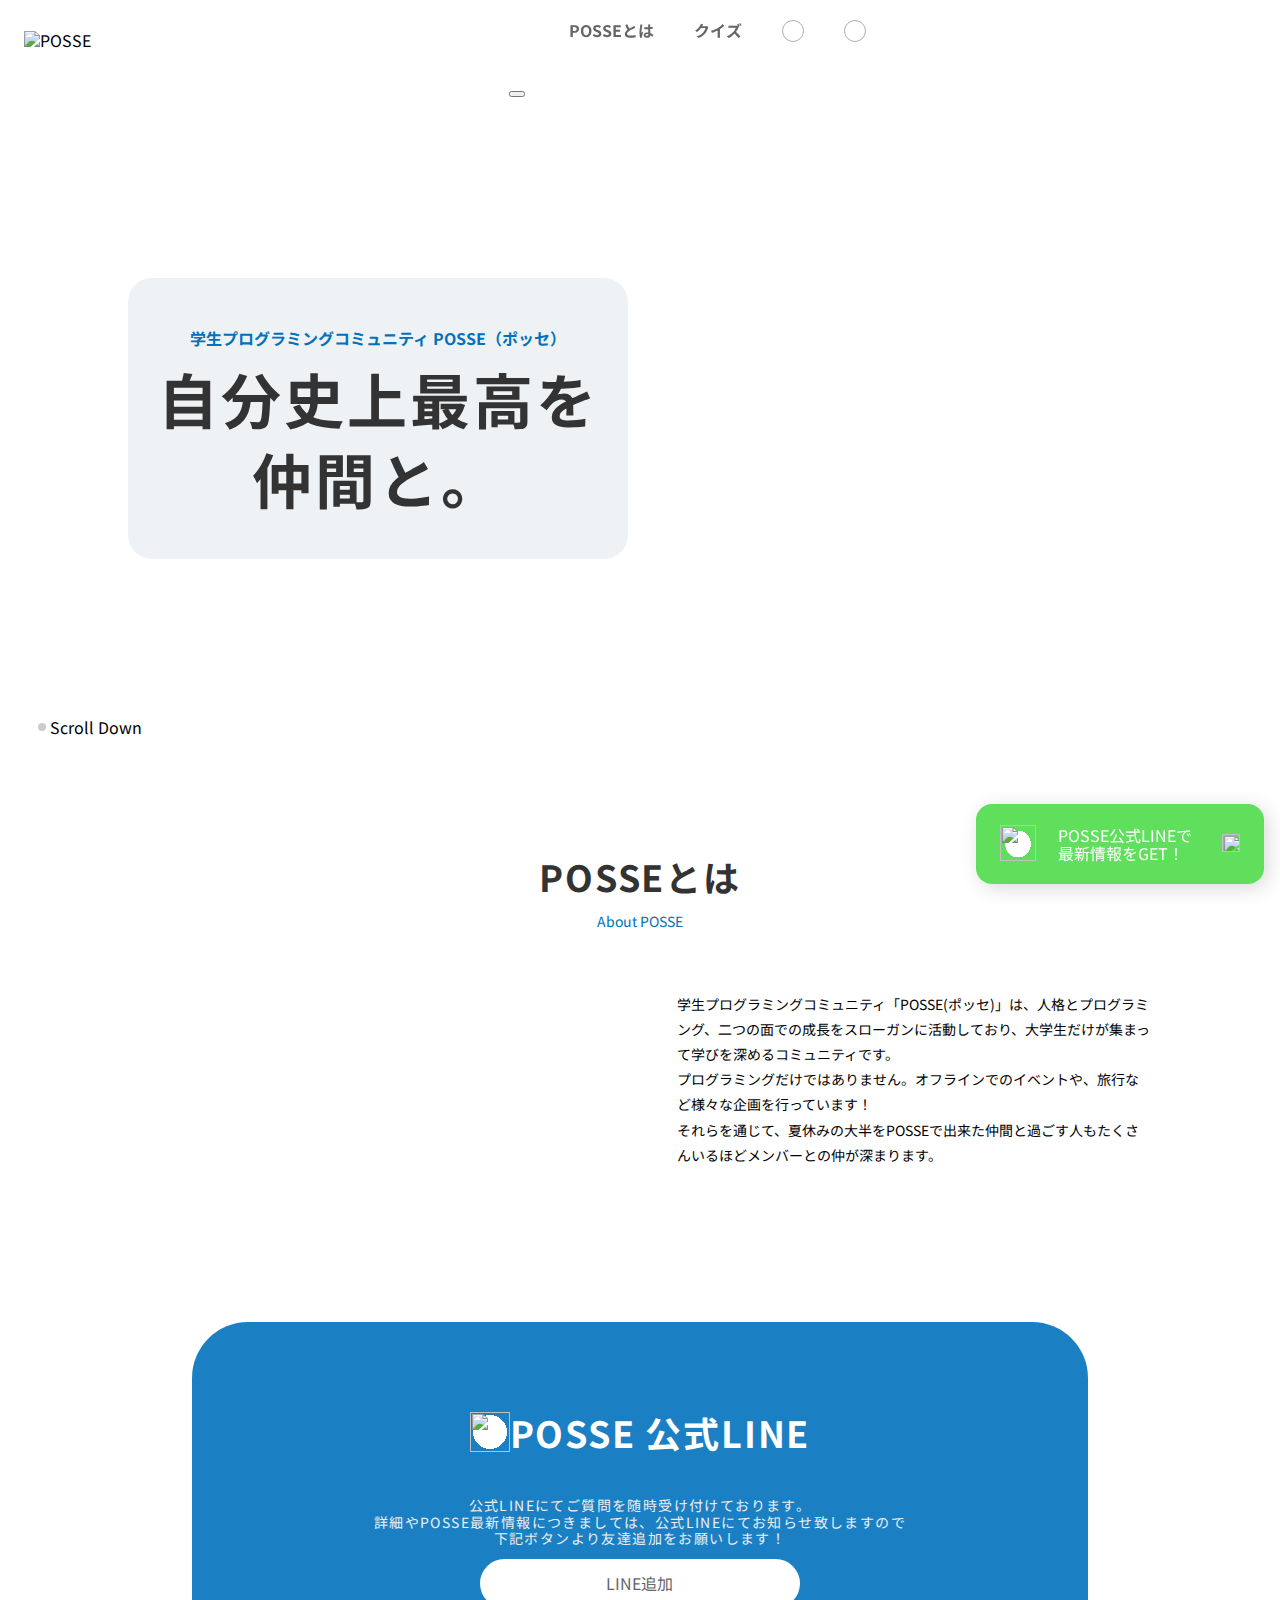
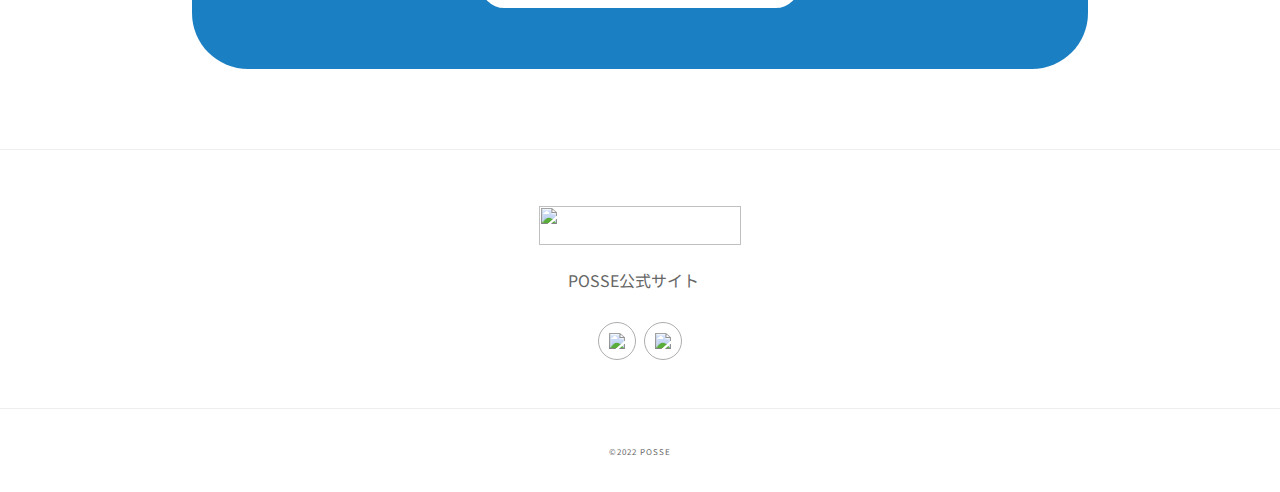
==== commit 4788dd84: "finish week9 hamburger" ====
--- a/index.html
+++ b/index.html
@@ -14,38 +14,37 @@
     <link rel="stylesheet" href="./assets/styles/normalize.css" />
     <link rel="stylesheet" href="style.css" />
   </head>
-
+  
   <body>
-    <div class="body-container" id="js-body">
-      <!-- ヘッダー -->
-      <header id="js-header" class="l-header p-header">
+    <!-- ヘッダー -->
+    <header id="js-header" class="l-header p-header">
       <div class="p-header__logo">
         <img src="./assets/img/logo.svg" alt="POSSE" />
       </div>
       <div class="p-header__inner">
         <!-- idを付け足したnavタグ↓ -->
         <nav class="p-header__nav" id="js-nav">
-          <ul class="p-header__nav__list">
-            <li class="p-header__nav__item">
-              <a
-                href="https://posse-ap.github.io/sample-ph1-website/"
+          <ul class="p-header__nav__list" id="js-nav-list">
+            <li class="p-header__nav__item" id="js-nav-item-first">
+              <a
+                href="./index.html"
                 class="p-header__nav__item__link"
                 >POSSEとは</a
               >
             </li>
-            <li class="p-header__nav__item">
+            <li class="p-header__nav__item" id="js-nav-item-second">
               <a
                 href="./quiz.html"
                 class="p-header__nav__item__link"
                 >クイズ</a
               >
             </li>
-            <li class="p-header__nav__item circle">
+            <li class="p-header__nav__item circle" id="js-nav-item-third">
               <a href="https://twitter.com/posse_program"
                 ><img src="./assets/img/icon/icon-twitter.svg" alt=""
               /></a>
             </li>
-            <li class="p-header__nav__item circle">
+            <li class="p-header__nav__item circle" id="js-nav-item-fourth">
               <a href="https://www.instagram.com/posse_programming/"
                 ><img src="./assets/img/icon/icon-instagram.svg" alt=""
               /></a>
@@ -61,10 +60,13 @@
           <span></span>
         </button>
       </div>
-      </header>
-
-      <!-- メイン -->
-      <main>
+      <!-- フッターの内容はjsで取得する↓ -->
+      <div class="p-header__footer" id="js-footer">
+      </div>
+    </header>
+
+    <!-- メイン -->
+    <main>
       <!-- ①ヒーロー画像 -->
       <div class="top-hero">
         <div class="hero-body">
@@ -144,9 +146,9 @@
           </div>
         </div>
       </div>
-      </main>
-
-      <footer>
+    </main>
+
+    <footer>
       <!-- 固定公式ライン -->
       <div class="fixed-line">
         <a
@@ -229,11 +231,10 @@
       <div class="footer-copyright">
         <small>©2022 POSSE</small>
       </div>
-      </footer>
-    </div>
-
-  <!-- jQueryのCDNをmain.jsの直前の記述 -->
-  <script src="https://ajax.googleapis.com/ajax/libs/jquery/3.6.0/jquery.min.js"></script>
-  <script src="hamburger.js"></script>
+    </footer>
+
+    <!-- jQueryのCDNをmain.jsの直前の記述 -->
+    <script src="https://ajax.googleapis.com/ajax/libs/jquery/3.6.0/jquery.min.js"></script>
+    <script src="hamburger.js"></script>
   </body>
 </html>
--- a/style.css
+++ b/style.css
@@ -488,7 +488,7 @@
     /* ハンバーガーメニュー */
     /* https://zero-plus.io/media/jquery-hamburger/#%E3%83%87%E3%82%B6%E3%82%A4%E3%83%B3%E3%81%AE%E7%A2%BA%E8%AA%8D */
     .p-header__nav {
-        visibility:hidden;
+        visibility: hidden;
     }
     /* ↑↑こいつを開いた時に活用する */
     .hamburger {
@@ -559,32 +559,80 @@
     }
 
     /* クリックした後のメニュー表示↓ */
-    .body-container.active {
-        visibility:visible;
-        background-color: #8fc72e;
-        height: ;
-        padding: 0;
+    .l-header.p-header.active {
+        width: 100%;
+        /* visibility:visible; */
+        display: block;
+        background-color: #fff;
+        height: 100%;
+        /* padding: 0; */
         position: absolute;
         top: 50%;
         left: 50%;
         transform: translate(-50%,-50%);
-    }
-      /* ナビのリンク */
-      /* まだ */
-    .p-header__nav__item a {
-        color: black;
-        width: 100%;
+        position: fixed;
+        z-index: 99;
+    }
+    /* クリックした後のナビ↓ */
+    .p-header__nav.active {
+        visibility: visible;
+        margin-top: 76px;
+    }
+    .p-header__nav__list.active {
         display: block;
+        font-family: 'Noto Sans JP';
+        font-style: normal;
+        font-weight: 700;
+        font-size: 24px;
         text-align: center;
-        font-size: 20px;
-        margin-bottom: 24px;
-    }
-    .p-header__nav__item:last-child a {
-        margin-bottom: 0;
-    }
-
-
-
+        padding: 0;
+    }
+    .p-header__nav__item.active {
+        margin: 24px;
+    }
+    .p-header__nav__item.circle.active {
+        display: none;
+    }
+
+    /* クリックした後の公式ライン↓ */
+    .h-fixed-line {
+        background-color: #5FDF5B;
+        ;
+        width: 90%;
+        border-radius: 50px;
+        margin: 210px auto 0 auto;
+        /* height: 60px; */
+    }
+    .h-fixed-line-box {
+        display: flex;
+        align-items: center;
+        justify-content: space-between;
+    }
+    .h-link-icon-in-greenbox {
+        margin-left: 24px;
+        background: radial-gradient(#fff 50%, transparent 0%);
+    }
+    .h-link-icon-text {
+        color: #fff;
+        width: 150px;
+        /* height: 36px; */
+    }
+    .h-footer-inner-top {
+        /* border-top: solid 1px #eee; */
+        text-align: center;
+        padding-top: 24px;
+        padding-bottom: 36px;
+    }
+    .h-two-icons {
+        list-style: none;
+        display: flex;
+        justify-content: center;
+        gap: 8px;
+        margin: auto;
+        /* margin-bottom: 48px; */
+    }
+    
+    
     /* ヒーロー */
     .top-hero {
         height: 300px;
